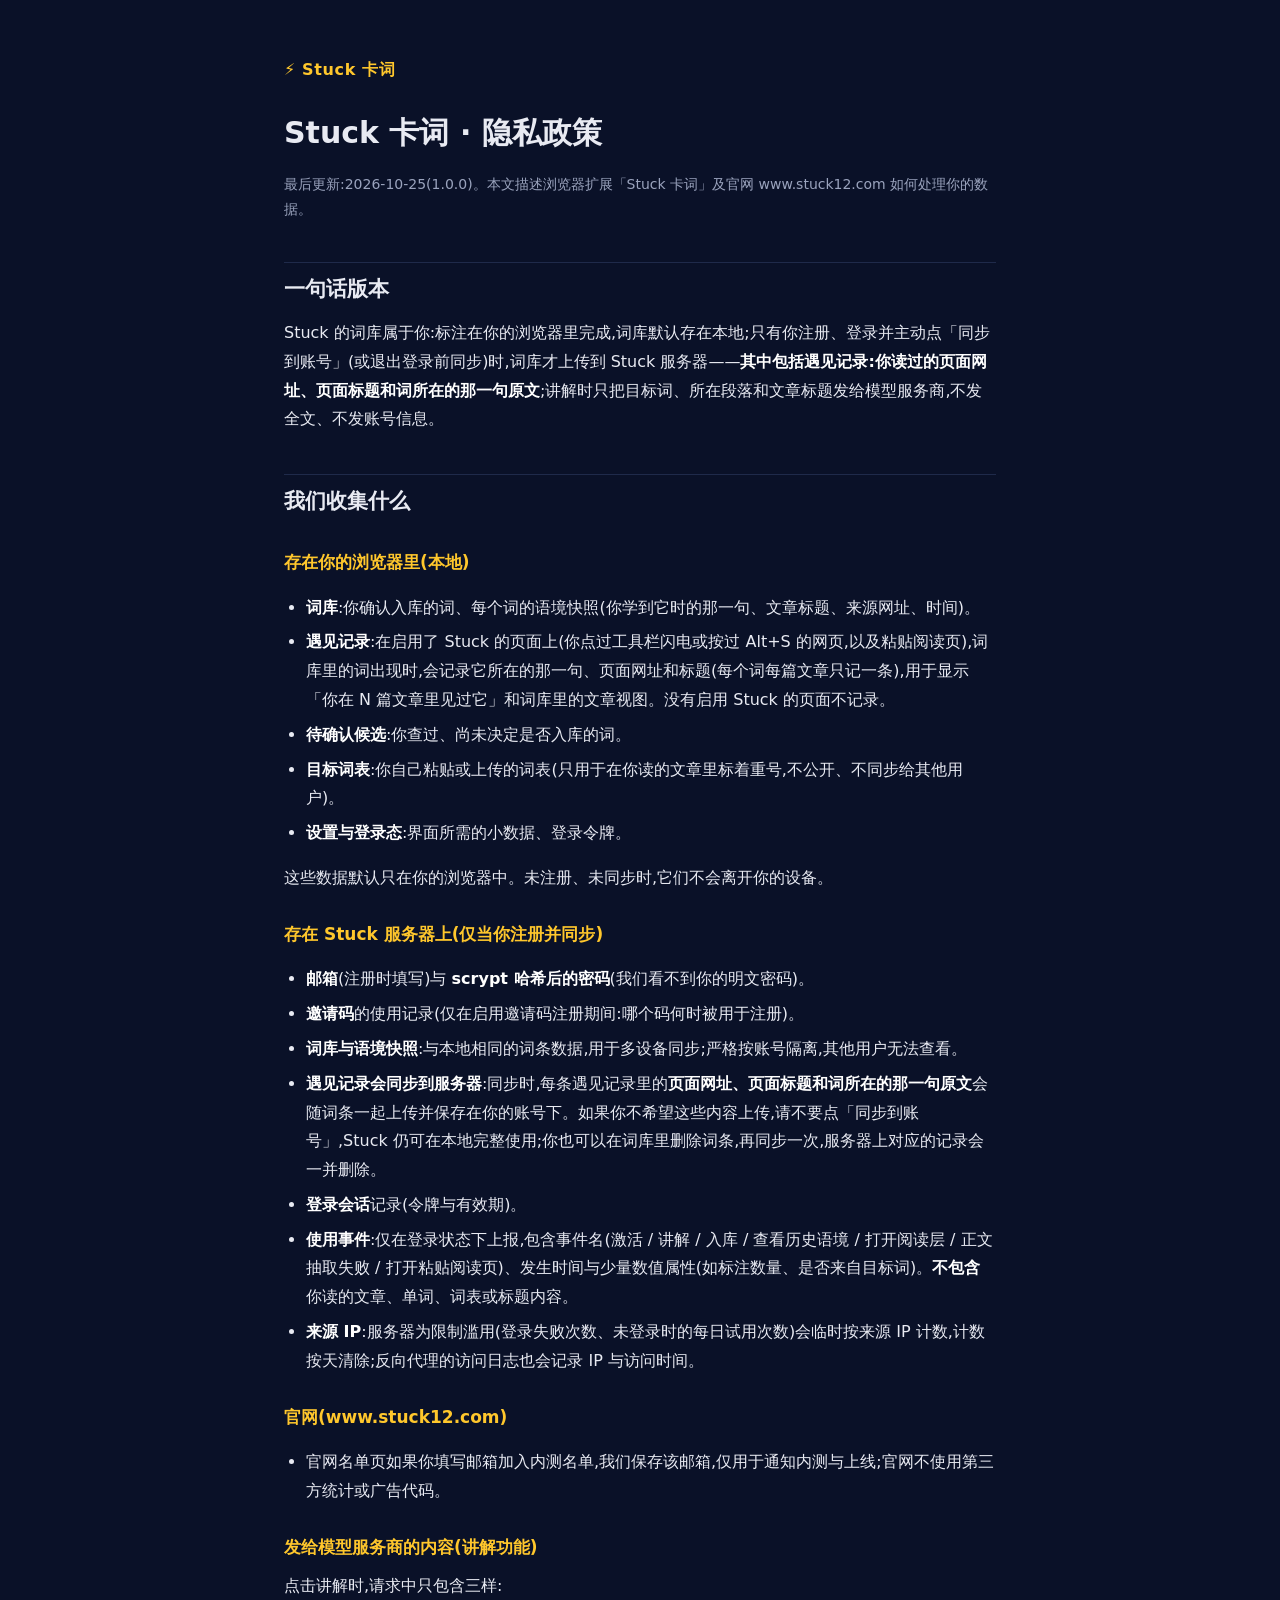
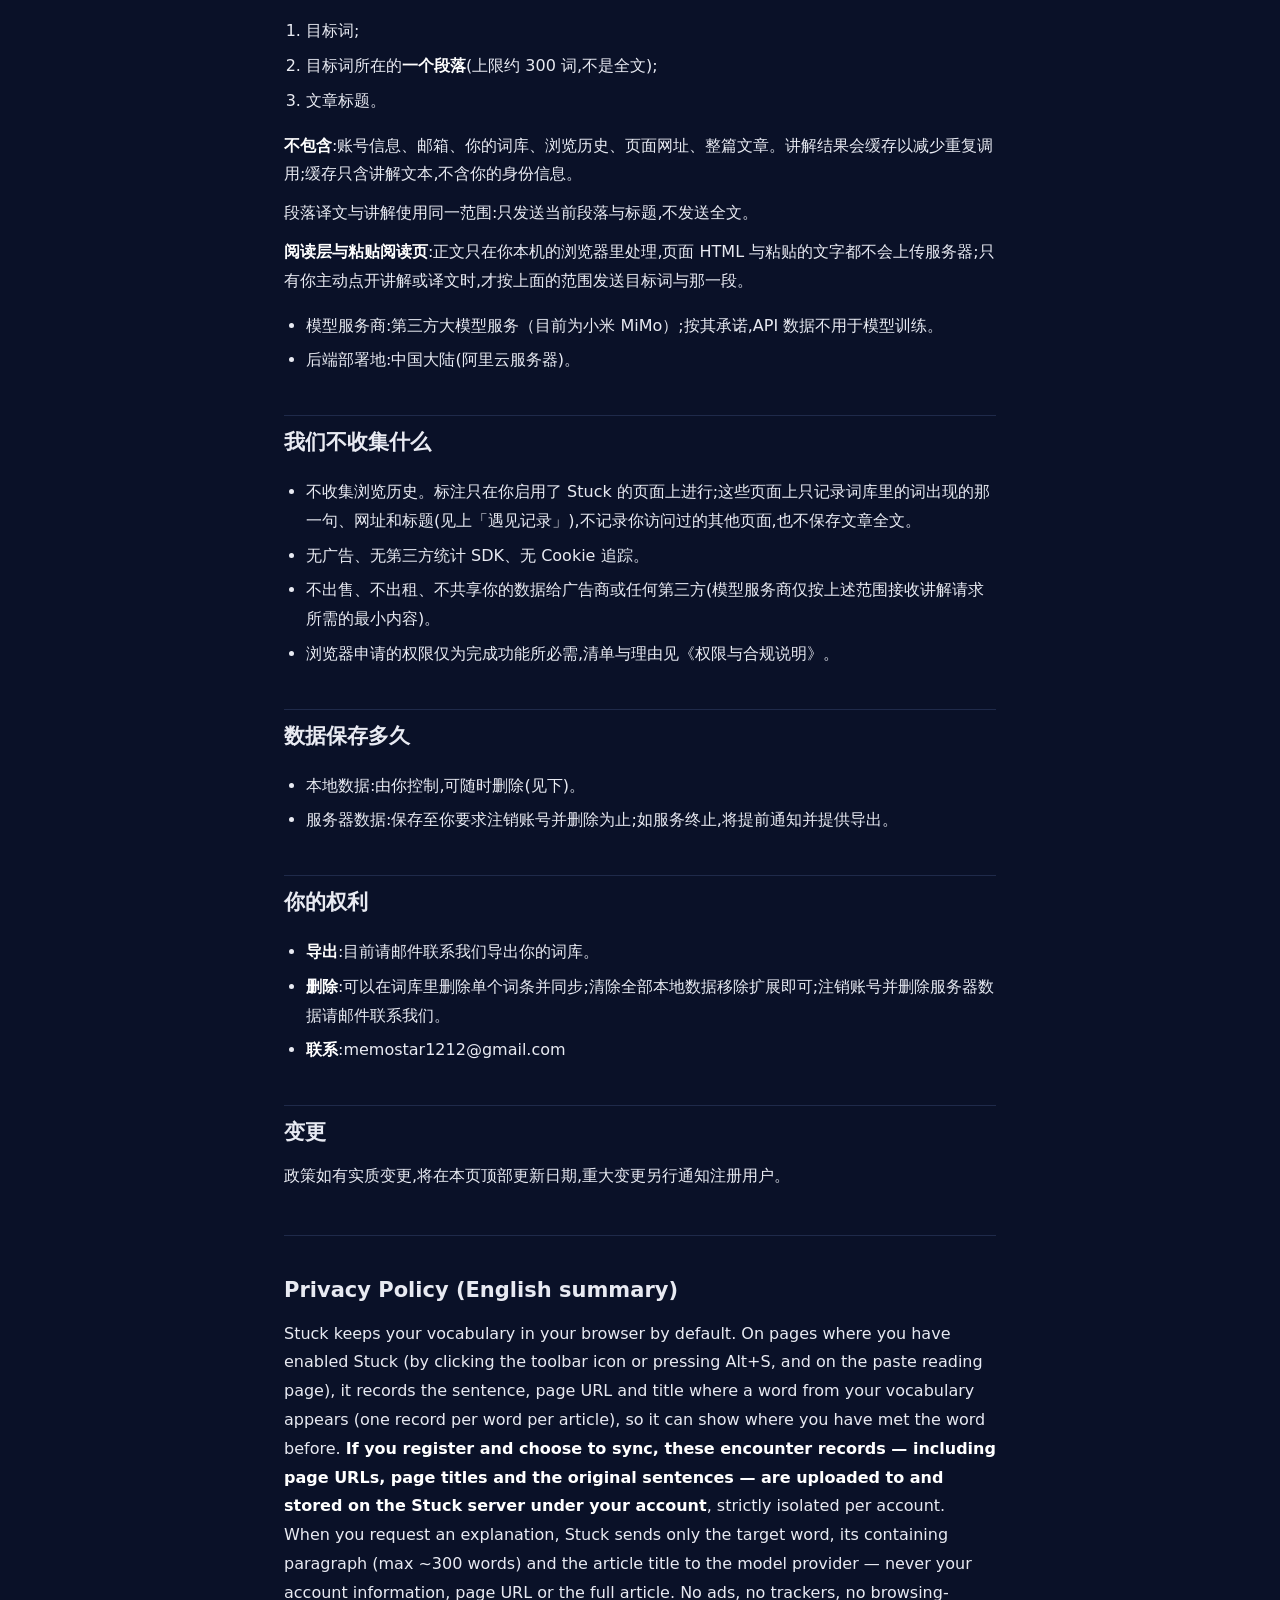
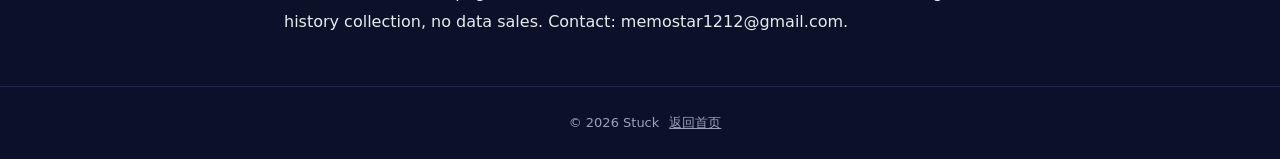
==== privacy/index.html @ 266cbee1 "feat: GitHub Pages 镜像站(首页+隐私政策),供商店审核验证 内容与 www.stuck12.com 一致,去掉 ICP 备案号。 自定义域名 site.stuck12.com (C" ====
<!doctype html>
<html lang="zh-CN">
<head>
<meta charset="utf-8">
<meta name="viewport" content="width=device-width,initial-scale=1">
<title>Stuck 卡词 · 隐私政策 - Stuck 卡词</title>
<link rel="icon" href="/favicon.svg" type="image/svg+xml">
<style>
:root{color-scheme:dark;--bg:#0A1128;--ink:#E8EAF2;--muted:#9AA3BD;--line:#1F2A4A;--y:#FFC72C}
*{box-sizing:border-box}
body{margin:0;background:var(--bg);color:var(--ink);font:16px/1.8 -apple-system,"PingFang SC","Microsoft YaHei",system-ui,sans-serif}
main{max-width:760px;margin:0 auto;padding:56px 24px 40px}
a{color:var(--y)}
.brand{display:inline-block;margin-bottom:28px;color:var(--y);font-weight:600;text-decoration:none;letter-spacing:.04em}
h1{font-size:30px;line-height:1.3;margin:0 0 20px}
h2{font-size:21px;margin:40px 0 8px;padding-top:8px;border-top:1px solid var(--line)}
h2.en{border:0;margin-top:28px}
h3{font-size:17px;margin:26px 0 4px;color:var(--y)}
p{margin:10px 0}
.note{color:var(--muted);font-size:14px}
ul,ol{padding-left:22px}li{margin:6px 0}
hr{border:0;border-top:1px solid var(--line);margin:44px 0 8px}
code{background:#16203F;padding:1px 6px;border-radius:4px;font-size:.92em}
mark{background:var(--y);color:#0A1128;padding:0 4px;border-radius:3px}
strong{color:#fff}
footer{border-top:1px solid var(--line);color:var(--muted);font-size:13px;padding:24px;text-align:center}
footer a{color:var(--muted)}footer span{margin:0 10px}
</style>
</head>
<body>
<main>
<a class="brand" href="/">⚡ Stuck 卡词</a>
<h1>Stuck 卡词 · 隐私政策</h1>
<p class="note">最后更新:2026-10-25(1.0.0)。本文描述浏览器扩展「Stuck 卡词」及官网 www.stuck12.com 如何处理你的数据。</p>
<h2>一句话版本</h2>
<p>Stuck 的词库属于你:标注在你的浏览器里完成,词库默认存在本地;只有你注册、登录并主动点「同步到账号」(或退出登录前同步)时,词库才上传到 Stuck 服务器——<strong>其中包括遇见记录:你读过的页面网址、页面标题和词所在的那一句原文</strong>;讲解时只把目标词、所在段落和文章标题发给模型服务商,不发全文、不发账号信息。</p>
<h2>我们收集什么</h2>
<h3>存在你的浏览器里(本地)</h3>
<ul>
<li><strong>词库</strong>:你确认入库的词、每个词的语境快照(你学到它时的那一句、文章标题、来源网址、时间)。</li>
<li><strong>遇见记录</strong>:在启用了 Stuck 的页面上(你点过工具栏闪电或按过 Alt+S 的网页,以及粘贴阅读页),词库里的词出现时,会记录它所在的那一句、页面网址和标题(每个词每篇文章只记一条),用于显示「你在 N 篇文章里见过它」和词库里的文章视图。没有启用 Stuck 的页面不记录。</li>
<li><strong>待确认候选</strong>:你查过、尚未决定是否入库的词。</li>
<li><strong>目标词表</strong>:你自己粘贴或上传的词表(只用于在你读的文章里标着重号,不公开、不同步给其他用户)。</li>
<li><strong>设置与登录态</strong>:界面所需的小数据、登录令牌。</li>
</ul>
<p>这些数据默认只在你的浏览器中。未注册、未同步时,它们不会离开你的设备。</p>
<h3>存在 Stuck 服务器上(仅当你注册并同步)</h3>
<ul>
<li><strong>邮箱</strong>(注册时填写)与 <strong>scrypt 哈希后的密码</strong>(我们看不到你的明文密码)。</li>
<li><strong>邀请码</strong>的使用记录(仅在启用邀请码注册期间:哪个码何时被用于注册)。</li>
<li><strong>词库与语境快照</strong>:与本地相同的词条数据,用于多设备同步;严格按账号隔离,其他用户无法查看。</li>
<li><strong>遇见记录会同步到服务器</strong>:同步时,每条遇见记录里的<strong>页面网址、页面标题和词所在的那一句原文</strong>会随词条一起上传并保存在你的账号下。如果你不希望这些内容上传,请不要点「同步到账号」,Stuck 仍可在本地完整使用;你也可以在词库里删除词条,再同步一次,服务器上对应的记录会一并删除。</li>
<li><strong>登录会话</strong>记录(令牌与有效期)。</li>
<li><strong>使用事件</strong>:仅在登录状态下上报,包含事件名(激活 / 讲解 / 入库 / 查看历史语境 / 打开阅读层 / 正文抽取失败 / 打开粘贴阅读页)、发生时间与少量数值属性(如标注数量、是否来自目标词)。<strong>不包含</strong>你读的文章、单词、词表或标题内容。</li>
<li><strong>来源 IP</strong>:服务器为限制滥用(登录失败次数、未登录时的每日试用次数)会临时按来源 IP 计数,计数按天清除;反向代理的访问日志也会记录 IP 与访问时间。</li>
</ul>
<h3>官网(www.stuck12.com)</h3>
<ul>
<li>官网名单页如果你填写邮箱加入内测名单,我们保存该邮箱,仅用于通知内测与上线;官网不使用第三方统计或广告代码。</li>
</ul>
<h3>发给模型服务商的内容(讲解功能)</h3>
<p>点击讲解时,请求中只包含三样:</p>
<ol>
<li>目标词;</li>
<li>目标词所在的<strong>一个段落</strong>(上限约 300 词,不是全文);</li>
<li>文章标题。</li>
</ol>
<p><strong>不包含</strong>:账号信息、邮箱、你的词库、浏览历史、页面网址、整篇文章。讲解结果会缓存以减少重复调用;缓存只含讲解文本,不含你的身份信息。</p>
<p>段落译文与讲解使用同一范围:只发送当前段落与标题,不发送全文。</p>
<p><strong>阅读层与粘贴阅读页</strong>:正文只在你本机的浏览器里处理,页面 HTML 与粘贴的文字都不会上传服务器;只有你主动点开讲解或译文时,才按上面的范围发送目标词与那一段。</p>
<ul>
<li>模型服务商:第三方大模型服务（目前为小米 MiMo）;按其承诺,API 数据不用于模型训练。</li>
<li>后端部署地:中国大陆(阿里云服务器)。</li>
</ul>
<h2>我们不收集什么</h2>
<ul>
<li>不收集浏览历史。标注只在你启用了 Stuck 的页面上进行;这些页面上只记录词库里的词出现的那一句、网址和标题(见上「遇见记录」),不记录你访问过的其他页面,也不保存文章全文。</li>
<li>无广告、无第三方统计 SDK、无 Cookie 追踪。</li>
<li>不出售、不出租、不共享你的数据给广告商或任何第三方(模型服务商仅按上述范围接收讲解请求所需的最小内容)。</li>
<li>浏览器申请的权限仅为完成功能所必需,清单与理由见《权限与合规说明》。</li>
</ul>
<h2>数据保存多久</h2>
<ul>
<li>本地数据:由你控制,可随时删除(见下)。</li>
<li>服务器数据:保存至你要求注销账号并删除为止;如服务终止,将提前通知并提供导出。</li>
</ul>
<h2>你的权利</h2>
<ul>
<li><strong>导出</strong>:目前请邮件联系我们导出你的词库。</li>
<li><strong>删除</strong>:可以在词库里删除单个词条并同步;清除全部本地数据移除扩展即可;注销账号并删除服务器数据请邮件联系我们。</li>
<li><strong>联系</strong>:memostar1212@gmail.com</li>
</ul>
<h2>变更</h2>
<p>政策如有实质变更,将在本页顶部更新日期,重大变更另行通知注册用户。</p>
<hr>
<h2 class="en">Privacy Policy (English summary)</h2>
<p>Stuck keeps your vocabulary in your browser by default. On pages where you have enabled Stuck (by clicking the toolbar icon or pressing Alt+S, and on the paste reading page), it records the sentence, page URL and title where a word from your vocabulary appears (one record per word per article), so it can show where you have met the word before. <strong>If you register and choose to sync, these encounter records — including page URLs, page titles and the original sentences — are uploaded to and stored on the Stuck server under your account</strong>, strictly isolated per account. When you request an explanation, Stuck sends only the target word, its containing paragraph (max ~300 words) and the article title to the model provider — never your account information, page URL or the full article. No ads, no trackers, no browsing-history collection, no data sales. Contact: memostar1212@gmail.com.</p>
</main>
<footer><span>© 2026 Stuck</span><a href="/">返回首页</a></footer>
</body>
</html>
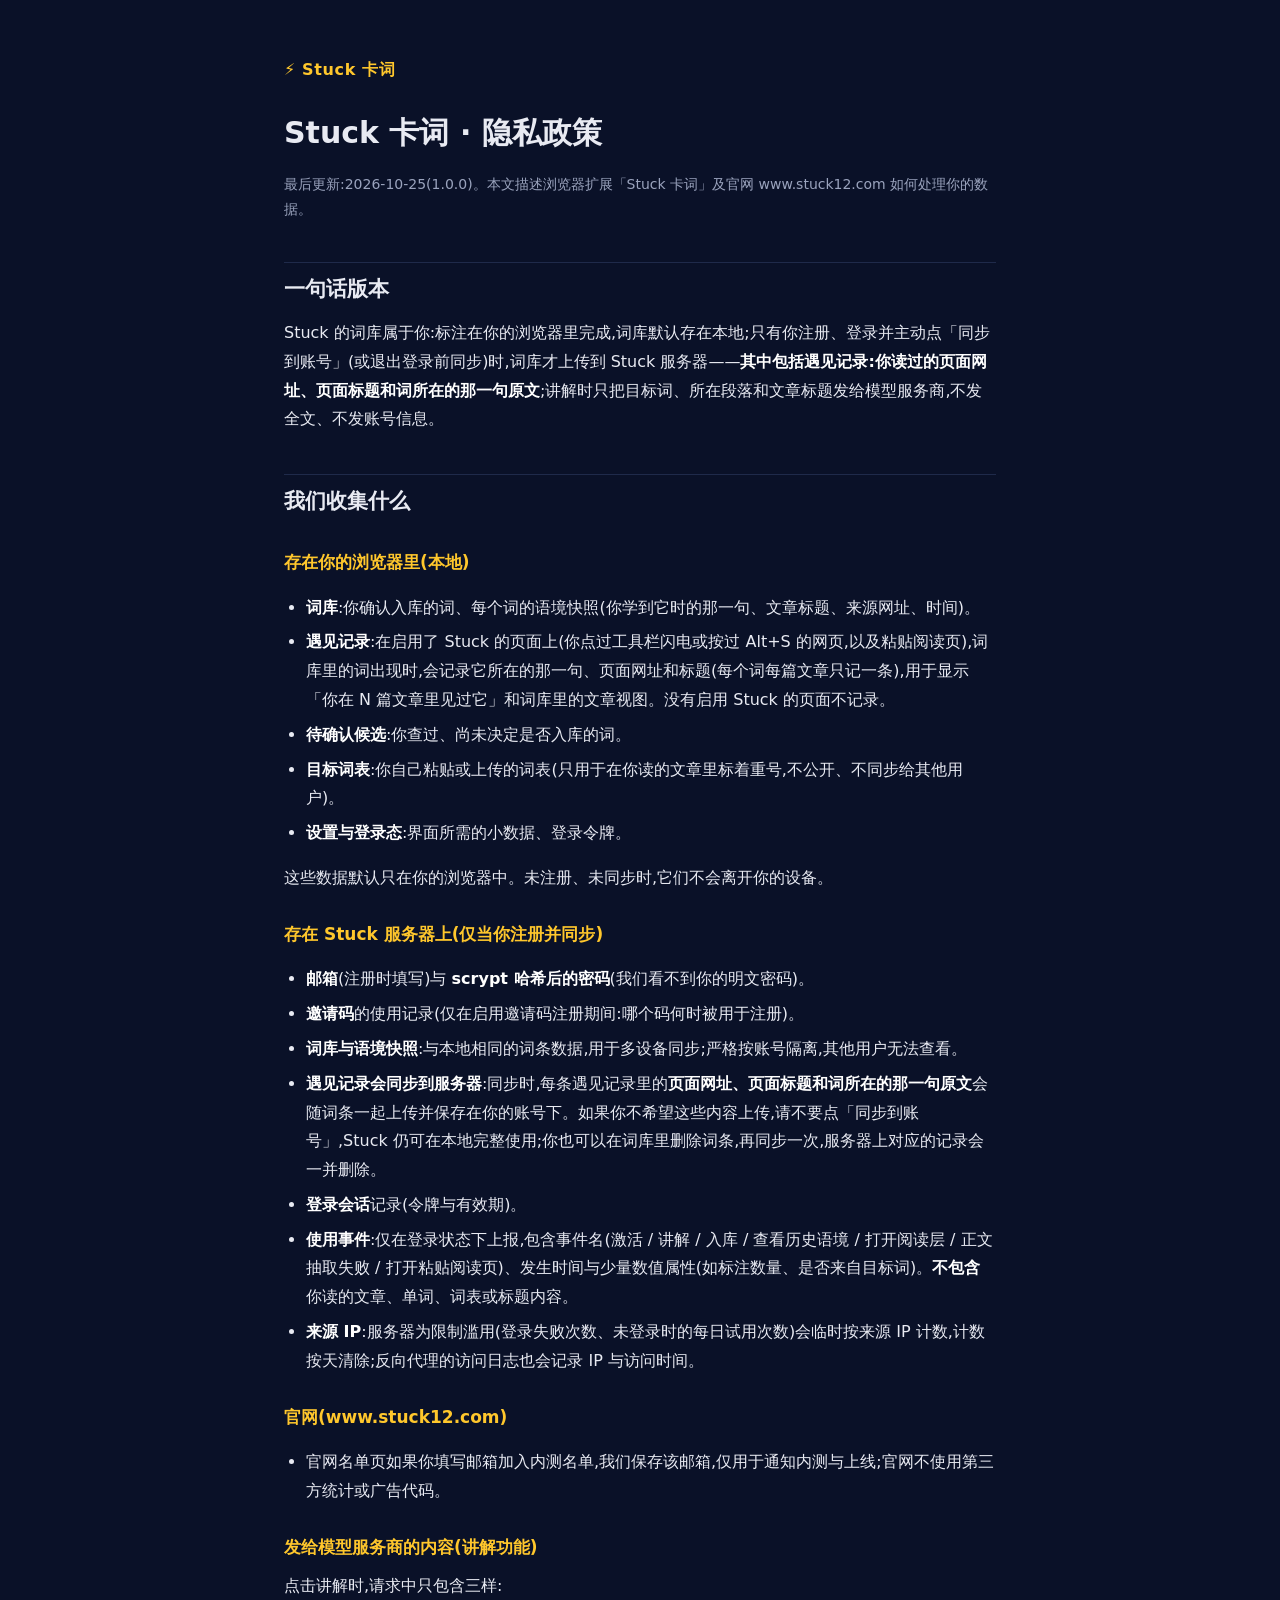
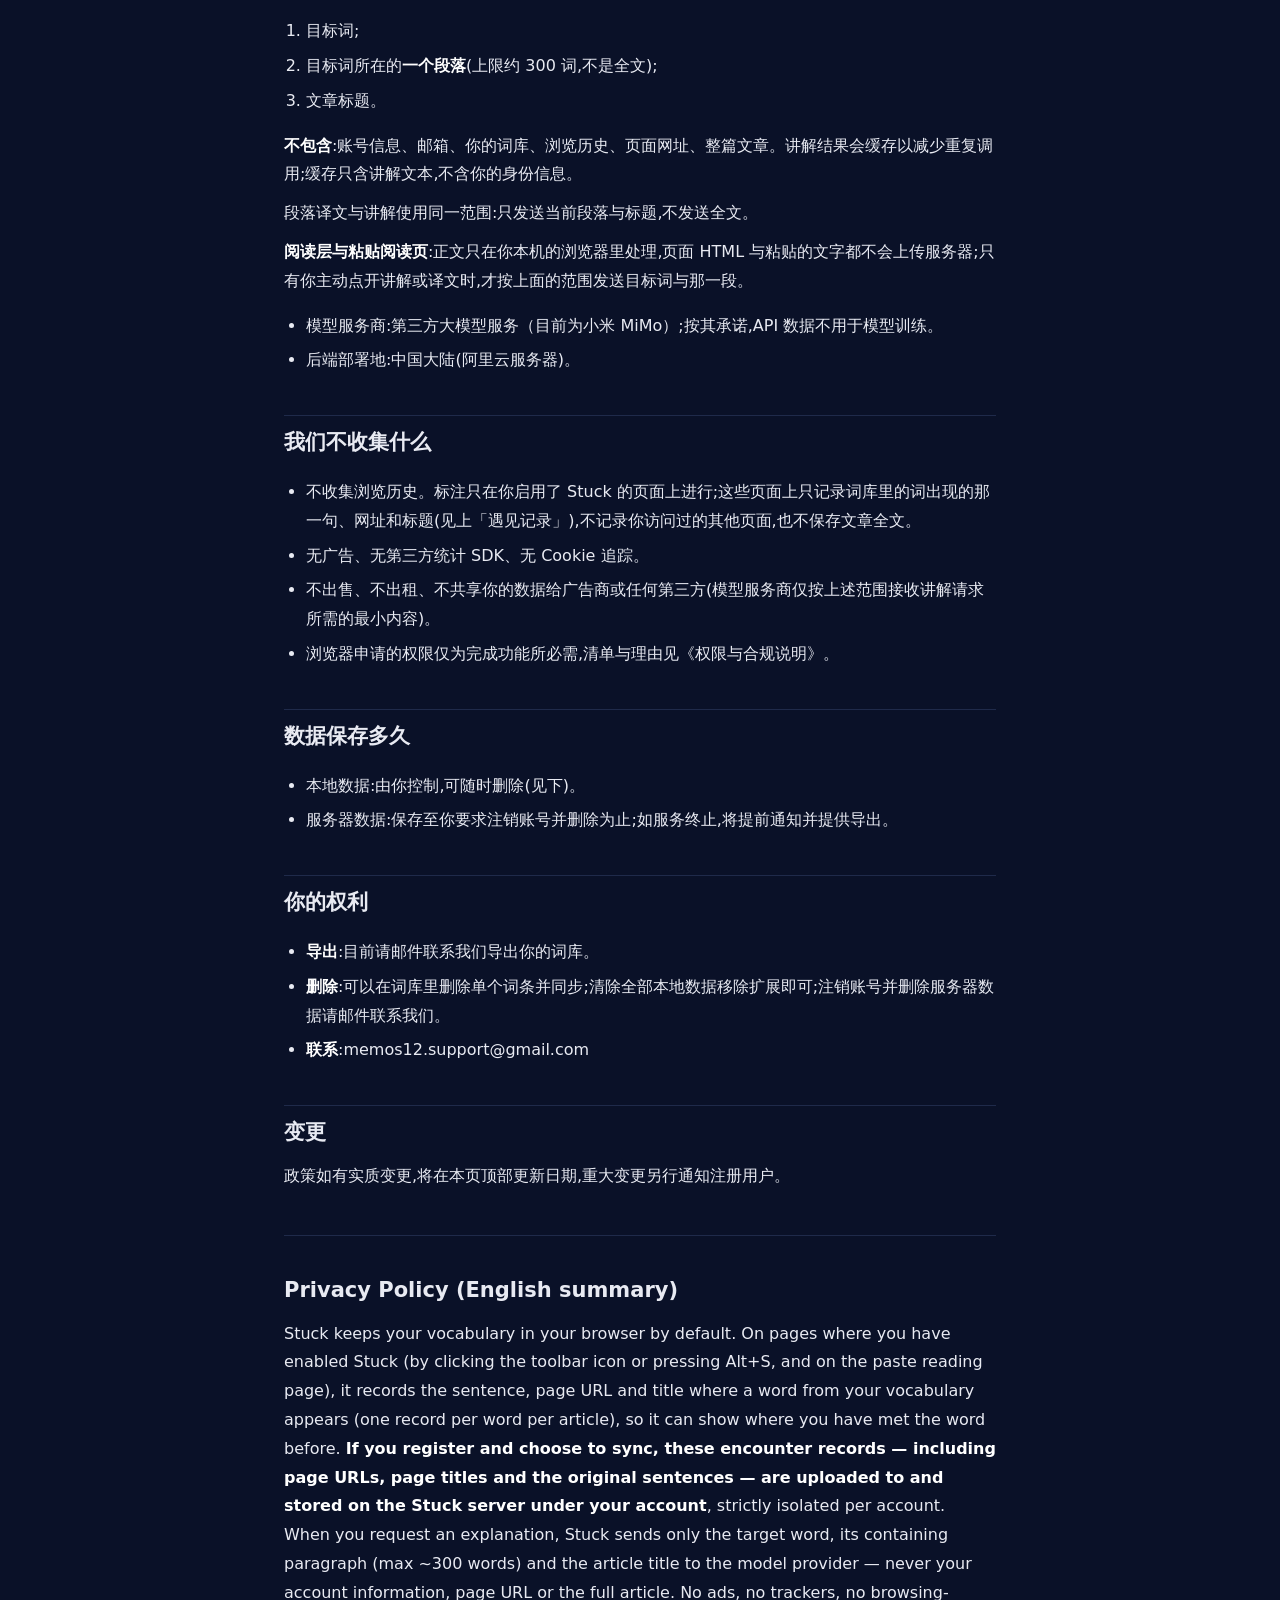
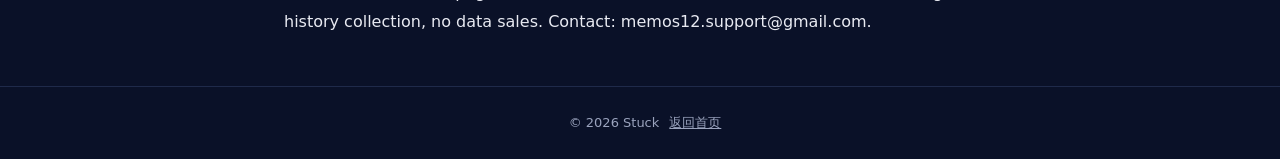
==== commit faf69c5e: "fix: 隐私政策联系邮箱换成 memos12.support@gmail.com" ====
--- a/privacy/index.html
+++ b/privacy/index.html
@@ -88,13 +88,13 @@
 <ul>
 <li><strong>导出</strong>:目前请邮件联系我们导出你的词库。</li>
 <li><strong>删除</strong>:可以在词库里删除单个词条并同步;清除全部本地数据移除扩展即可;注销账号并删除服务器数据请邮件联系我们。</li>
-<li><strong>联系</strong>:memostar1212@gmail.com</li>
+<li><strong>联系</strong>:memos12.support@gmail.com</li>
 </ul>
 <h2>变更</h2>
 <p>政策如有实质变更,将在本页顶部更新日期,重大变更另行通知注册用户。</p>
 <hr>
 <h2 class="en">Privacy Policy (English summary)</h2>
-<p>Stuck keeps your vocabulary in your browser by default. On pages where you have enabled Stuck (by clicking the toolbar icon or pressing Alt+S, and on the paste reading page), it records the sentence, page URL and title where a word from your vocabulary appears (one record per word per article), so it can show where you have met the word before. <strong>If you register and choose to sync, these encounter records — including page URLs, page titles and the original sentences — are uploaded to and stored on the Stuck server under your account</strong>, strictly isolated per account. When you request an explanation, Stuck sends only the target word, its containing paragraph (max ~300 words) and the article title to the model provider — never your account information, page URL or the full article. No ads, no trackers, no browsing-history collection, no data sales. Contact: memostar1212@gmail.com.</p>
+<p>Stuck keeps your vocabulary in your browser by default. On pages where you have enabled Stuck (by clicking the toolbar icon or pressing Alt+S, and on the paste reading page), it records the sentence, page URL and title where a word from your vocabulary appears (one record per word per article), so it can show where you have met the word before. <strong>If you register and choose to sync, these encounter records — including page URLs, page titles and the original sentences — are uploaded to and stored on the Stuck server under your account</strong>, strictly isolated per account. When you request an explanation, Stuck sends only the target word, its containing paragraph (max ~300 words) and the article title to the model provider — never your account information, page URL or the full article. No ads, no trackers, no browsing-history collection, no data sales. Contact: memos12.support@gmail.com.</p>
 </main>
 <footer><span>© 2026 Stuck</span><a href="/">返回首页</a></footer>
 </body>
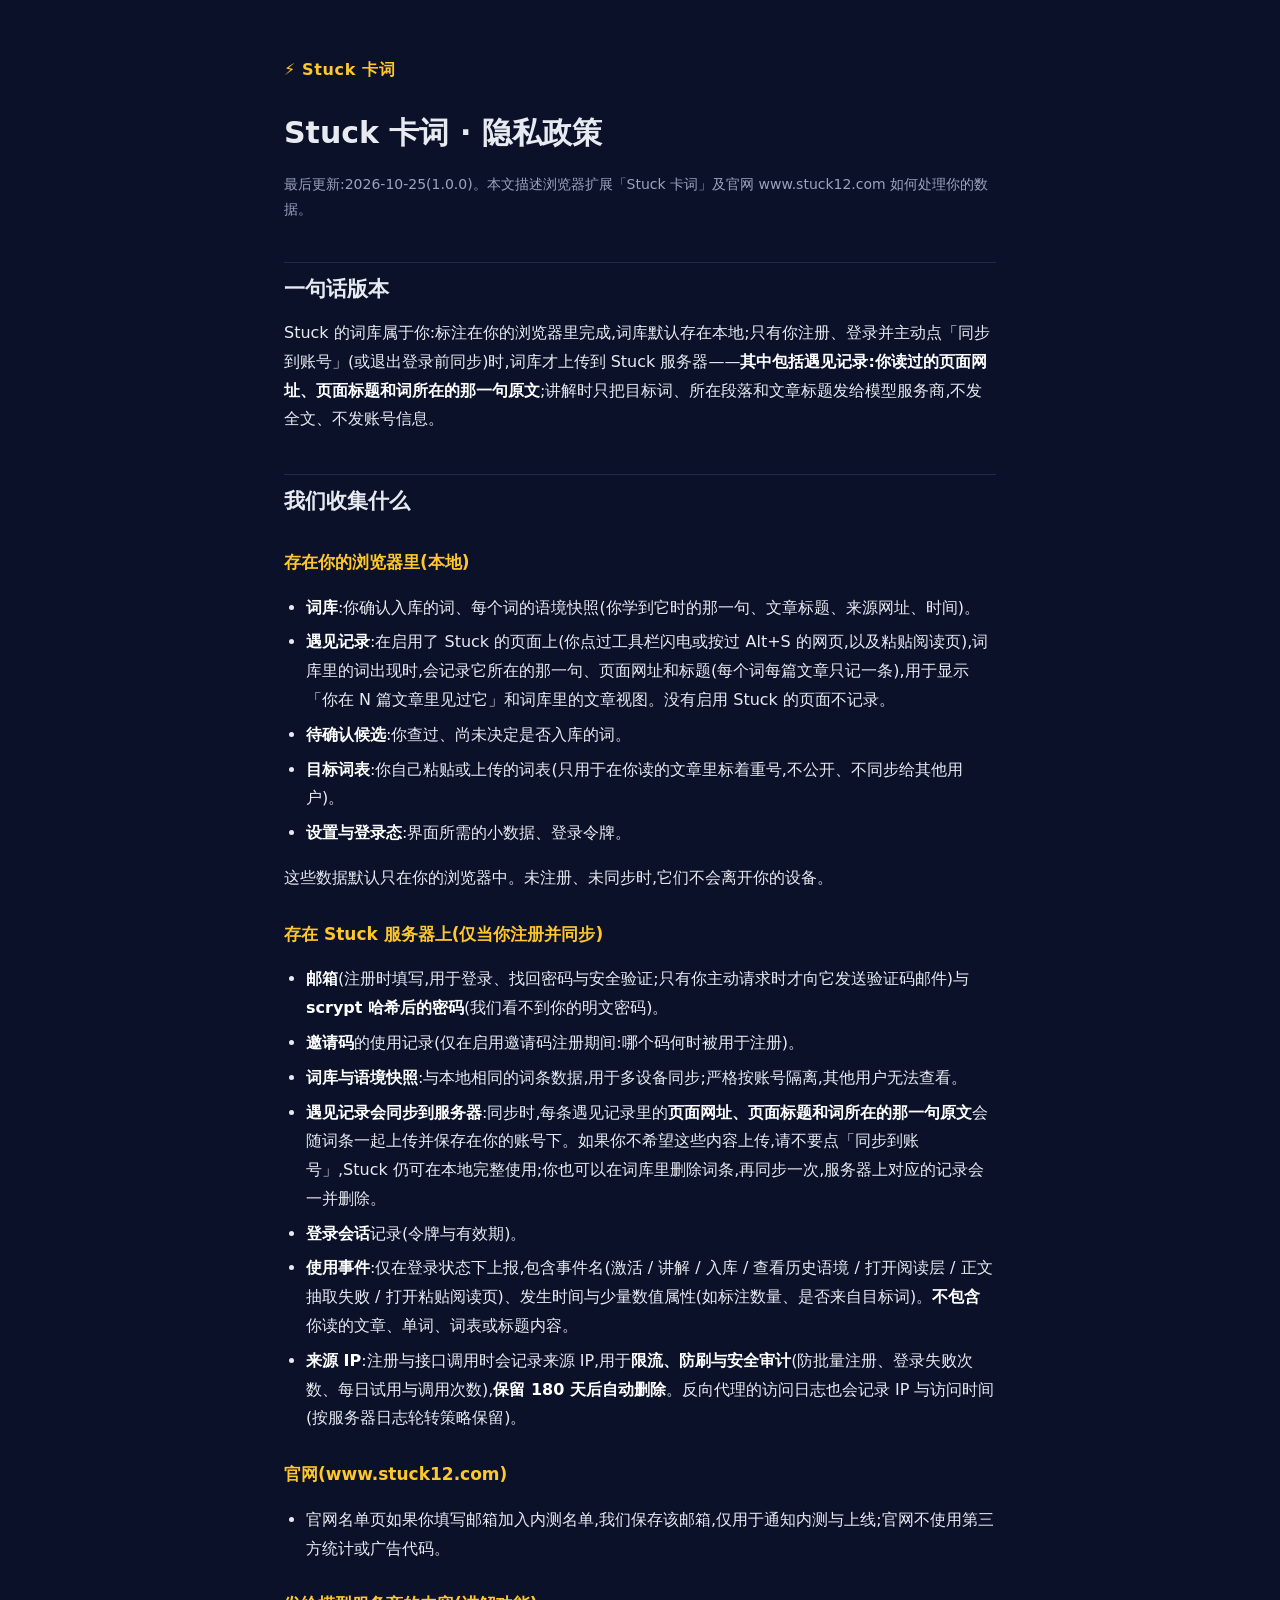
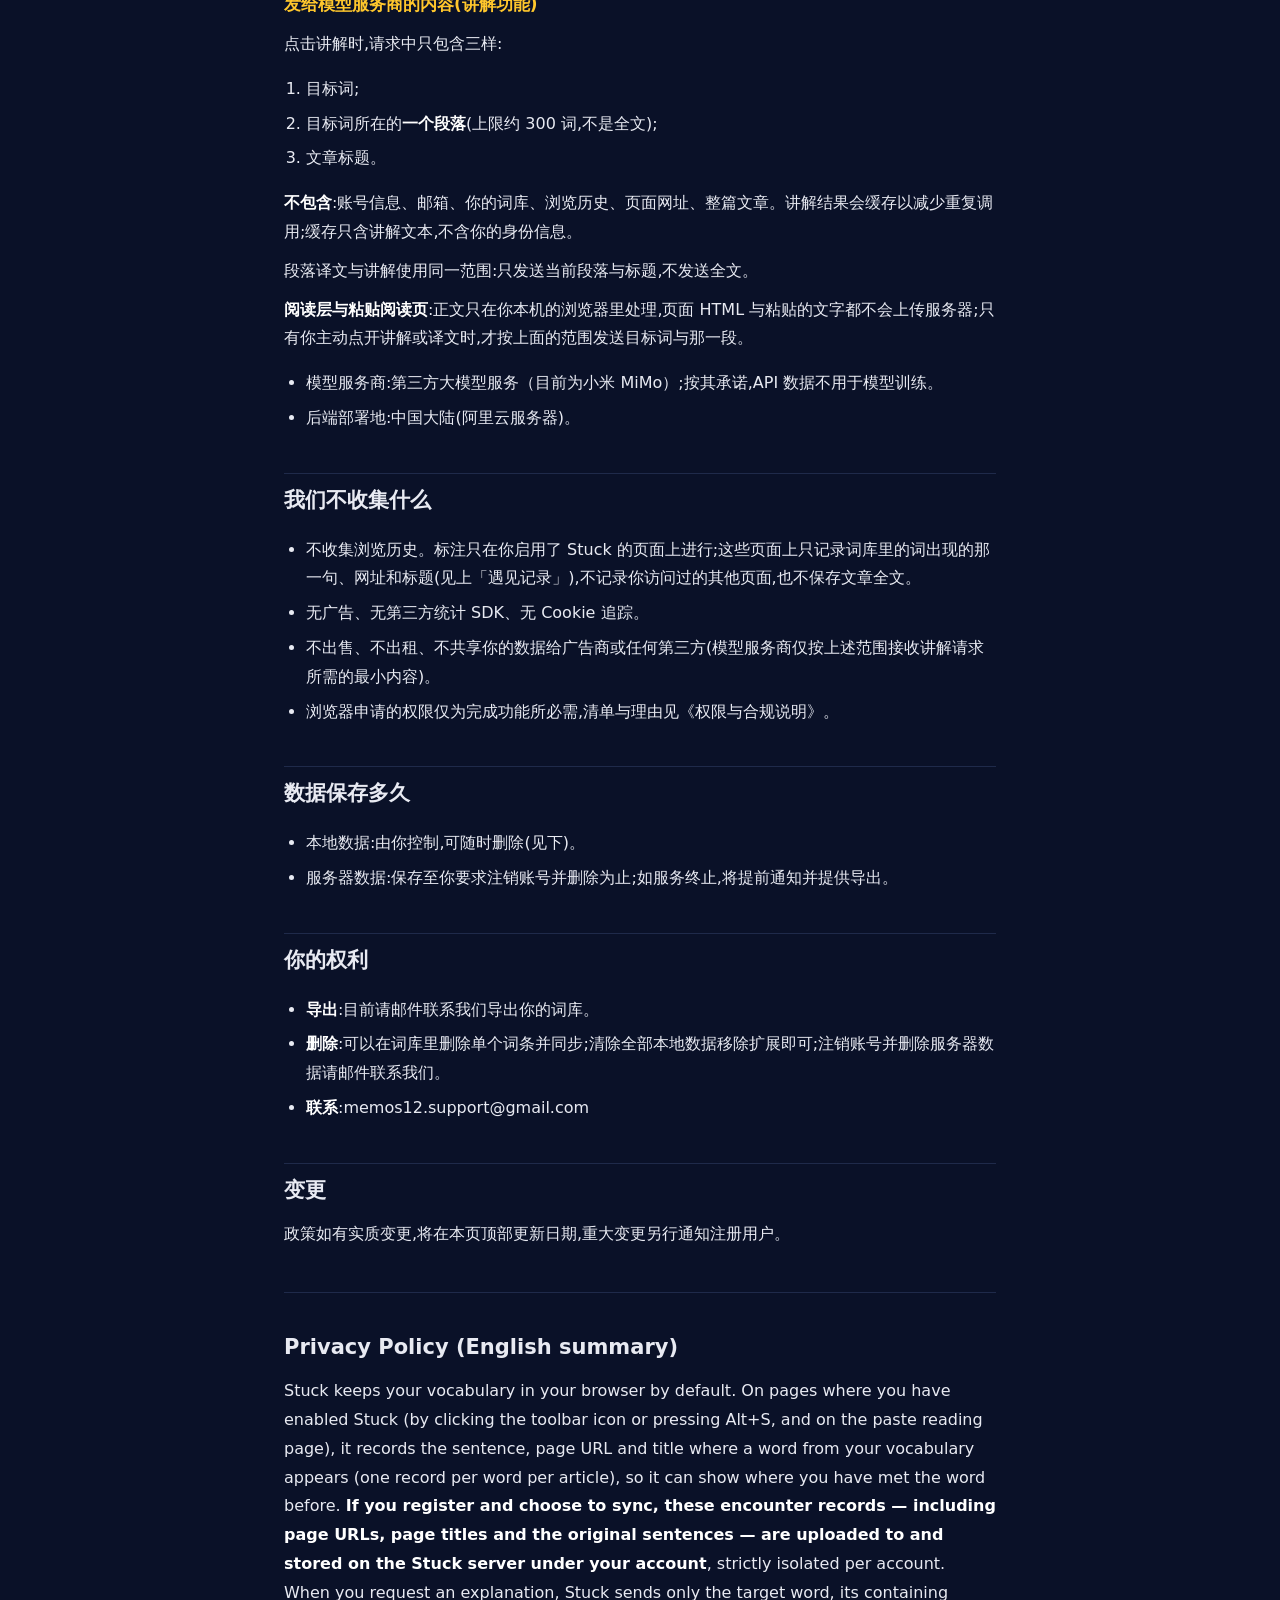
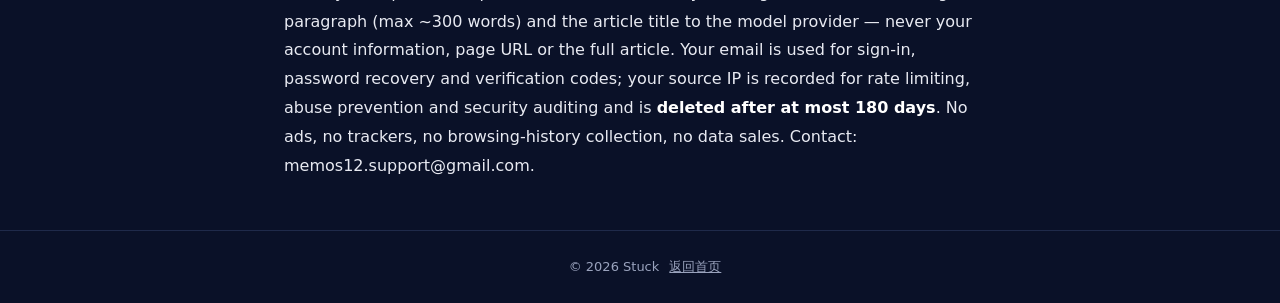
==== commit 10b0c07e: "docs: 隐私政策写明 IP 用途(限流/防刷/审计)与 180 天保留期、邮箱用途" ====
--- a/privacy/index.html
+++ b/privacy/index.html
@@ -46,13 +46,13 @@
 <p>这些数据默认只在你的浏览器中。未注册、未同步时,它们不会离开你的设备。</p>
 <h3>存在 Stuck 服务器上(仅当你注册并同步)</h3>
 <ul>
-<li><strong>邮箱</strong>(注册时填写)与 <strong>scrypt 哈希后的密码</strong>(我们看不到你的明文密码)。</li>
+<li><strong>邮箱</strong>(注册时填写,用于登录、找回密码与安全验证;只有你主动请求时才向它发送验证码邮件)与 <strong>scrypt 哈希后的密码</strong>(我们看不到你的明文密码)。</li>
 <li><strong>邀请码</strong>的使用记录(仅在启用邀请码注册期间:哪个码何时被用于注册)。</li>
 <li><strong>词库与语境快照</strong>:与本地相同的词条数据,用于多设备同步;严格按账号隔离,其他用户无法查看。</li>
 <li><strong>遇见记录会同步到服务器</strong>:同步时,每条遇见记录里的<strong>页面网址、页面标题和词所在的那一句原文</strong>会随词条一起上传并保存在你的账号下。如果你不希望这些内容上传,请不要点「同步到账号」,Stuck 仍可在本地完整使用;你也可以在词库里删除词条,再同步一次,服务器上对应的记录会一并删除。</li>
 <li><strong>登录会话</strong>记录(令牌与有效期)。</li>
 <li><strong>使用事件</strong>:仅在登录状态下上报,包含事件名(激活 / 讲解 / 入库 / 查看历史语境 / 打开阅读层 / 正文抽取失败 / 打开粘贴阅读页)、发生时间与少量数值属性(如标注数量、是否来自目标词)。<strong>不包含</strong>你读的文章、单词、词表或标题内容。</li>
-<li><strong>来源 IP</strong>:服务器为限制滥用(登录失败次数、未登录时的每日试用次数)会临时按来源 IP 计数,计数按天清除;反向代理的访问日志也会记录 IP 与访问时间。</li>
+<li><strong>来源 IP</strong>:注册与接口调用时会记录来源 IP,用于<strong>限流、防刷与安全审计</strong>(防批量注册、登录失败次数、每日试用与调用次数),<strong>保留 180 天后自动删除</strong>。反向代理的访问日志也会记录 IP 与访问时间(按服务器日志轮转策略保留)。</li>
 </ul>
 <h3>官网(www.stuck12.com)</h3>
 <ul>
@@ -94,7 +94,7 @@
 <p>政策如有实质变更,将在本页顶部更新日期,重大变更另行通知注册用户。</p>
 <hr>
 <h2 class="en">Privacy Policy (English summary)</h2>
-<p>Stuck keeps your vocabulary in your browser by default. On pages where you have enabled Stuck (by clicking the toolbar icon or pressing Alt+S, and on the paste reading page), it records the sentence, page URL and title where a word from your vocabulary appears (one record per word per article), so it can show where you have met the word before. <strong>If you register and choose to sync, these encounter records — including page URLs, page titles and the original sentences — are uploaded to and stored on the Stuck server under your account</strong>, strictly isolated per account. When you request an explanation, Stuck sends only the target word, its containing paragraph (max ~300 words) and the article title to the model provider — never your account information, page URL or the full article. No ads, no trackers, no browsing-history collection, no data sales. Contact: memos12.support@gmail.com.</p>
+<p>Stuck keeps your vocabulary in your browser by default. On pages where you have enabled Stuck (by clicking the toolbar icon or pressing Alt+S, and on the paste reading page), it records the sentence, page URL and title where a word from your vocabulary appears (one record per word per article), so it can show where you have met the word before. <strong>If you register and choose to sync, these encounter records — including page URLs, page titles and the original sentences — are uploaded to and stored on the Stuck server under your account</strong>, strictly isolated per account. When you request an explanation, Stuck sends only the target word, its containing paragraph (max ~300 words) and the article title to the model provider — never your account information, page URL or the full article. Your email is used for sign-in, password recovery and verification codes; your source IP is recorded for rate limiting, abuse prevention and security auditing and is <strong>deleted after at most 180 days</strong>. No ads, no trackers, no browsing-history collection, no data sales. Contact: memos12.support@gmail.com.</p>
 </main>
 <footer><span>© 2026 Stuck</span><a href="/">返回首页</a></footer>
 </body>
